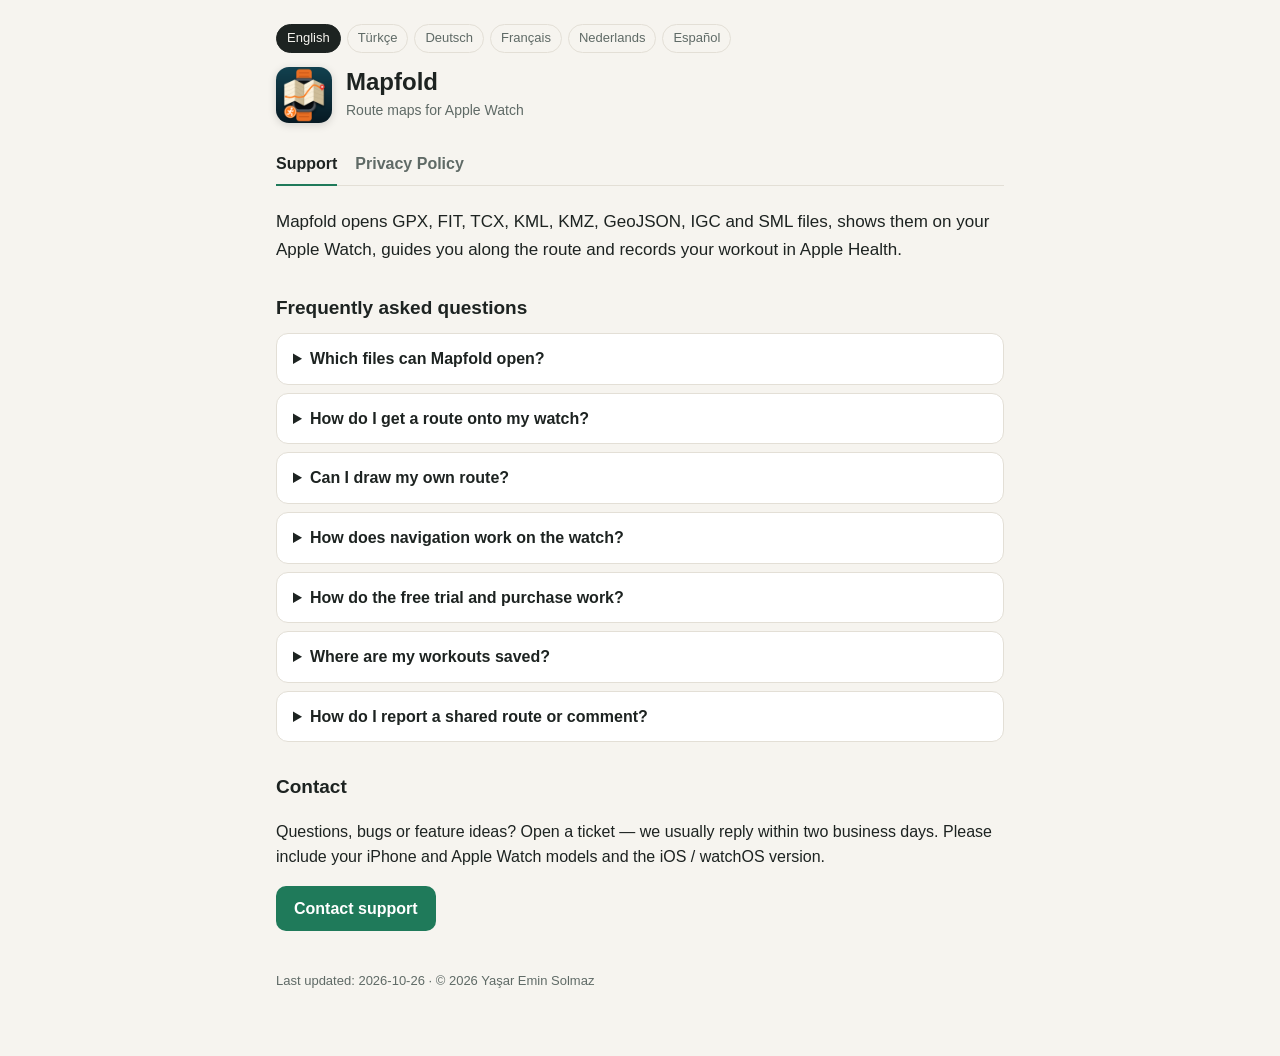
==== en/index.html @ 02e45906 "Destek ve gizlilik sayfaları (6 dil) Co-Authored-By: Claude Opus 5.5 <noreply@anthropic.com> Claude-" ====
<!doctype html><html lang="en"><head><meta charset="utf-8">
<meta name="viewport" content="width=device-width,initial-scale=1"><title>Mapfold — Support</title>
<meta name="description" content="Route maps for Apple Watch"><link rel="alternate" hreflang="en" href="../en/index.html"><link rel="alternate" hreflang="tr" href="../tr/index.html"><link rel="alternate" hreflang="de" href="../de/index.html"><link rel="alternate" hreflang="fr" href="../fr/index.html"><link rel="alternate" hreflang="nl" href="../nl/index.html"><link rel="alternate" hreflang="es" href="../es/index.html"><link rel="icon" href="../icon.png"><link rel="stylesheet" href="../style.css"></head>
<body><div class="wrap"><nav class="langs"><a href="../en/index.html" lang="en" class=on>English</a><a href="../tr/index.html" lang="tr">Türkçe</a><a href="../de/index.html" lang="de">Deutsch</a><a href="../fr/index.html" lang="fr">Français</a><a href="../nl/index.html" lang="nl">Nederlands</a><a href="../es/index.html" lang="es">Español</a></nav>
<header><img src="../icon.png" alt=""><div><h1>Mapfold</h1><p>Route maps for Apple Watch</p></div></header>
<nav class="tabs"><a href="index.html" class=on>Support</a><a href="privacy.html">Privacy Policy</a></nav><p class="lead">Mapfold opens GPX, FIT, TCX, KML, KMZ, GeoJSON, IGC and SML files, shows them on your Apple Watch, guides you along the route and records your workout in Apple Health.</p><h2>Frequently asked questions</h2><details><summary>Which files can Mapfold open?</summary><p>GPX, FIT (Garmin, Suunto, Wahoo, Coros), TCX, KML, KMZ, GeoJSON, IGC and SML. Open a file from Files, Mail, AirDrop or any app with “Open in Mapfold”, or tap + in the app.</p></details><details><summary>How do I get a route onto my watch?</summary><p>Open the route in the iPhone app and tap “Send to watch”. The Apple Watch app must be installed; the route arrives within a few seconds when both devices are nearby.</p></details><details><summary>Can I draw my own route?</summary><p>Yes. Tap + → “Draw route on map”, search for a place, tap points on the map and Mapfold follows paths and roads. Use “Out-and-back” to return the same way. Export the result as GPX to your watch or any other app.</p></details><details><summary>How does navigation work on the watch?</summary><p>Choose a route on the watch, then “Map” (map with an off-route alert) or “Navigation” (turn prompts, optional pace target with too-slow / too-fast alerts and voice). “Back to start” guides you back along the path you came.</p></details><details><summary>How do the free trial and purchase work?</summary><p>Start the 1-day free trial from the app. After that, Mapfold is unlocked with a single one-time purchase — no subscription. Changed phones? Tap “Restore purchases”.</p></details><details><summary>Where are my workouts saved?</summary><p>Workouts recorded on the watch are saved to Apple Health and Fitness, with the route. A copy appears in the app under “Workout recordings”.</p></details><details><summary>How do I report a shared route or comment?</summary><p>In “Shared routes”, open the route or comment and tap “Report” or “Block user”. The content is hidden on your device immediately and reviewed within 24 hours.</p></details><h2 id="contact">Contact</h2><p>Questions, bugs or feature ideas? Open a ticket — we usually reply within two business days. Please include your iPhone and Apple Watch models and the iOS / watchOS version.</p><p><a class="btn" href="https://github.com/yasareminsolmaz-blip/mapfold-site/issues/new">Contact support</a></p>
<footer>Last updated: 2026-10-26 · © 2026 Yaşar Emin Solmaz</footer></div></body></html>
---- style.css ----
:root{--bg:#f6f4ef;--card:#fff;--ink:#1d2321;--mute:#5f6a66;--line:#e3dfd6;--acc:#1f7a5a;--acc-ink:#fff}
@media (prefers-color-scheme:dark){:root{--bg:#121514;--card:#1b201e;--ink:#eef1ef;--mute:#a3aea9;--line:#2c3330;--acc:#4cc29a;--acc-ink:#0d1311}}
*{box-sizing:border-box}html{-webkit-text-size-adjust:100%}
body{margin:0;background:var(--bg);color:var(--ink);font:16px/1.6 -apple-system,BlinkMacSystemFont,"Segoe UI",Roboto,sans-serif}
.wrap{max-width:760px;margin:0 auto;padding:24px 16px 64px}
header{display:flex;align-items:center;gap:14px;margin:8px 0 20px}
header img{width:56px;height:56px;border-radius:13px;box-shadow:0 2px 8px rgba(0,0,0,.15)}
header h1{font-size:24px;margin:0;line-height:1.2}header p{margin:2px 0 0;color:var(--mute);font-size:14px}
nav.langs{display:flex;flex-wrap:wrap;gap:6px;margin:0 0 14px}
nav.langs a{font-size:13px;padding:3px 10px;border:1px solid var(--line);border-radius:99px;color:var(--mute);text-decoration:none}
nav.langs a.on{background:var(--ink);color:var(--bg);border-color:var(--ink)}
nav.tabs{display:flex;gap:18px;border-bottom:1px solid var(--line);margin-bottom:22px}
nav.tabs a{padding:8px 0;color:var(--mute);text-decoration:none;font-weight:600;border-bottom:2px solid transparent;margin-bottom:-1px}
nav.tabs a.on{color:var(--ink);border-color:var(--acc)}
h2{font-size:19px;margin:30px 0 10px}
.lead{font-size:17px}
details{background:var(--card);border:1px solid var(--line);border-radius:12px;padding:12px 16px;margin:8px 0}
summary{cursor:pointer;font-weight:600}details p{margin:8px 0 2px;color:var(--mute)}
section.pp{background:var(--card);border:1px solid var(--line);border-radius:12px;padding:4px 18px;margin:10px 0}
section.pp h3{font-size:16px;margin:12px 0 4px}section.pp p{margin:0 0 12px;color:var(--mute)}
.btn{display:inline-block;background:var(--acc);color:var(--acc-ink);padding:10px 18px;border-radius:10px;text-decoration:none;font-weight:600}
footer{margin-top:40px;color:var(--mute);font-size:13px}a{color:var(--acc)}
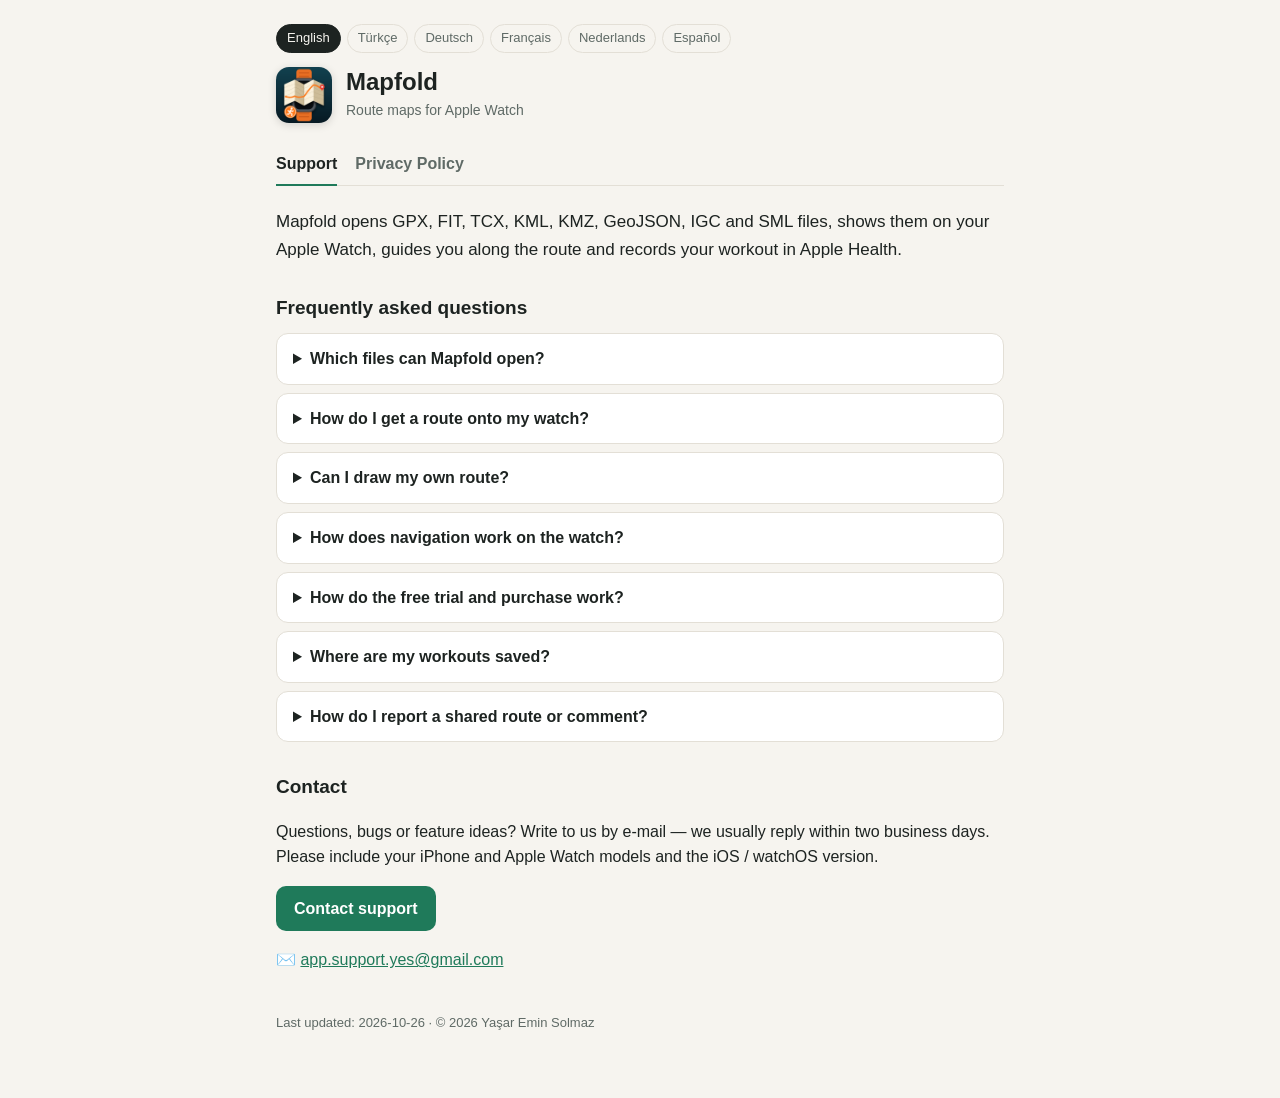
==== commit 1231091e: "Destek e-posta adresi eklendi Co-Authored-By: Claude Opus 5.5 <noreply@anthropic.com> Claude-Session" ====
--- a/en/index.html
+++ b/en/index.html
@@ -3,5 +3,5 @@
 <meta name="description" content="Route maps for Apple Watch"><link rel="alternate" hreflang="en" href="../en/index.html"><link rel="alternate" hreflang="tr" href="../tr/index.html"><link rel="alternate" hreflang="de" href="../de/index.html"><link rel="alternate" hreflang="fr" href="../fr/index.html"><link rel="alternate" hreflang="nl" href="../nl/index.html"><link rel="alternate" hreflang="es" href="../es/index.html"><link rel="icon" href="../icon.png"><link rel="stylesheet" href="../style.css"></head>
 <body><div class="wrap"><nav class="langs"><a href="../en/index.html" lang="en" class=on>English</a><a href="../tr/index.html" lang="tr">Türkçe</a><a href="../de/index.html" lang="de">Deutsch</a><a href="../fr/index.html" lang="fr">Français</a><a href="../nl/index.html" lang="nl">Nederlands</a><a href="../es/index.html" lang="es">Español</a></nav>
 <header><img src="../icon.png" alt=""><div><h1>Mapfold</h1><p>Route maps for Apple Watch</p></div></header>
-<nav class="tabs"><a href="index.html" class=on>Support</a><a href="privacy.html">Privacy Policy</a></nav><p class="lead">Mapfold opens GPX, FIT, TCX, KML, KMZ, GeoJSON, IGC and SML files, shows them on your Apple Watch, guides you along the route and records your workout in Apple Health.</p><h2>Frequently asked questions</h2><details><summary>Which files can Mapfold open?</summary><p>GPX, FIT (Garmin, Suunto, Wahoo, Coros), TCX, KML, KMZ, GeoJSON, IGC and SML. Open a file from Files, Mail, AirDrop or any app with “Open in Mapfold”, or tap + in the app.</p></details><details><summary>How do I get a route onto my watch?</summary><p>Open the route in the iPhone app and tap “Send to watch”. The Apple Watch app must be installed; the route arrives within a few seconds when both devices are nearby.</p></details><details><summary>Can I draw my own route?</summary><p>Yes. Tap + → “Draw route on map”, search for a place, tap points on the map and Mapfold follows paths and roads. Use “Out-and-back” to return the same way. Export the result as GPX to your watch or any other app.</p></details><details><summary>How does navigation work on the watch?</summary><p>Choose a route on the watch, then “Map” (map with an off-route alert) or “Navigation” (turn prompts, optional pace target with too-slow / too-fast alerts and voice). “Back to start” guides you back along the path you came.</p></details><details><summary>How do the free trial and purchase work?</summary><p>Start the 1-day free trial from the app. After that, Mapfold is unlocked with a single one-time purchase — no subscription. Changed phones? Tap “Restore purchases”.</p></details><details><summary>Where are my workouts saved?</summary><p>Workouts recorded on the watch are saved to Apple Health and Fitness, with the route. A copy appears in the app under “Workout recordings”.</p></details><details><summary>How do I report a shared route or comment?</summary><p>In “Shared routes”, open the route or comment and tap “Report” or “Block user”. The content is hidden on your device immediately and reviewed within 24 hours.</p></details><h2 id="contact">Contact</h2><p>Questions, bugs or feature ideas? Open a ticket — we usually reply within two business days. Please include your iPhone and Apple Watch models and the iOS / watchOS version.</p><p><a class="btn" href="https://github.com/yasareminsolmaz-blip/mapfold-site/issues/new">Contact support</a></p>
+<nav class="tabs"><a href="index.html" class=on>Support</a><a href="privacy.html">Privacy Policy</a></nav><p class="lead">Mapfold opens GPX, FIT, TCX, KML, KMZ, GeoJSON, IGC and SML files, shows them on your Apple Watch, guides you along the route and records your workout in Apple Health.</p><h2>Frequently asked questions</h2><details><summary>Which files can Mapfold open?</summary><p>GPX, FIT (Garmin, Suunto, Wahoo, Coros), TCX, KML, KMZ, GeoJSON, IGC and SML. Open a file from Files, Mail, AirDrop or any app with “Open in Mapfold”, or tap + in the app.</p></details><details><summary>How do I get a route onto my watch?</summary><p>Open the route in the iPhone app and tap “Send to watch”. The Apple Watch app must be installed; the route arrives within a few seconds when both devices are nearby.</p></details><details><summary>Can I draw my own route?</summary><p>Yes. Tap + → “Draw route on map”, search for a place, tap points on the map and Mapfold follows paths and roads. Use “Out-and-back” to return the same way. Export the result as GPX to your watch or any other app.</p></details><details><summary>How does navigation work on the watch?</summary><p>Choose a route on the watch, then “Map” (map with an off-route alert) or “Navigation” (turn prompts, optional pace target with too-slow / too-fast alerts and voice). “Back to start” guides you back along the path you came.</p></details><details><summary>How do the free trial and purchase work?</summary><p>Start the 1-day free trial from the app. After that, Mapfold is unlocked with a single one-time purchase — no subscription. Changed phones? Tap “Restore purchases”.</p></details><details><summary>Where are my workouts saved?</summary><p>Workouts recorded on the watch are saved to Apple Health and Fitness, with the route. A copy appears in the app under “Workout recordings”.</p></details><details><summary>How do I report a shared route or comment?</summary><p>In “Shared routes”, open the route or comment and tap “Report” or “Block user”. The content is hidden on your device immediately and reviewed within 24 hours.</p></details><h2 id="contact">Contact</h2><p>Questions, bugs or feature ideas? Write to us by e-mail — we usually reply within two business days. Please include your iPhone and Apple Watch models and the iOS / watchOS version.</p><p><a class="btn" href="mailto:app.support.yes@gmail.com?subject=Mapfold">Contact support</a></p><p>✉️ <a href="mailto:app.support.yes@gmail.com?subject=Mapfold">app.support.yes@gmail.com</a></p>
 <footer>Last updated: 2026-10-26 · © 2026 Yaşar Emin Solmaz</footer></div></body></html>
